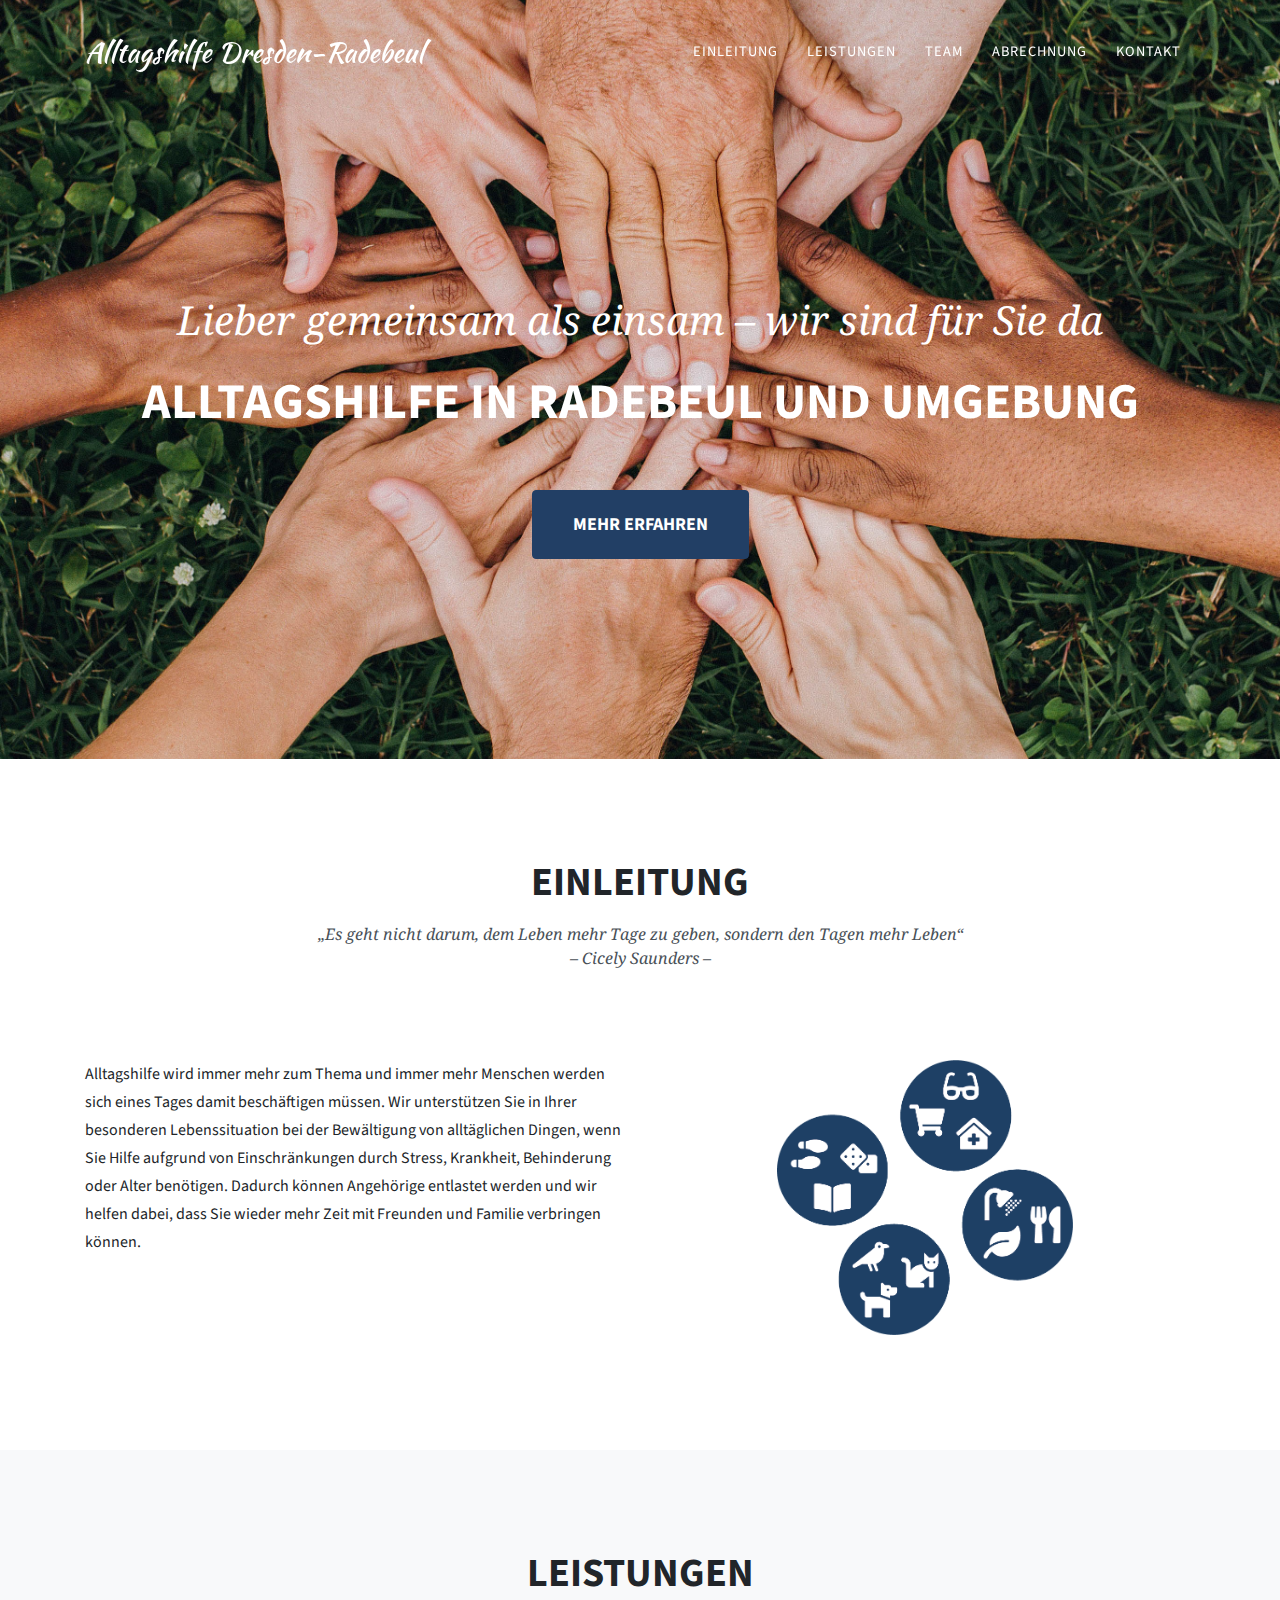
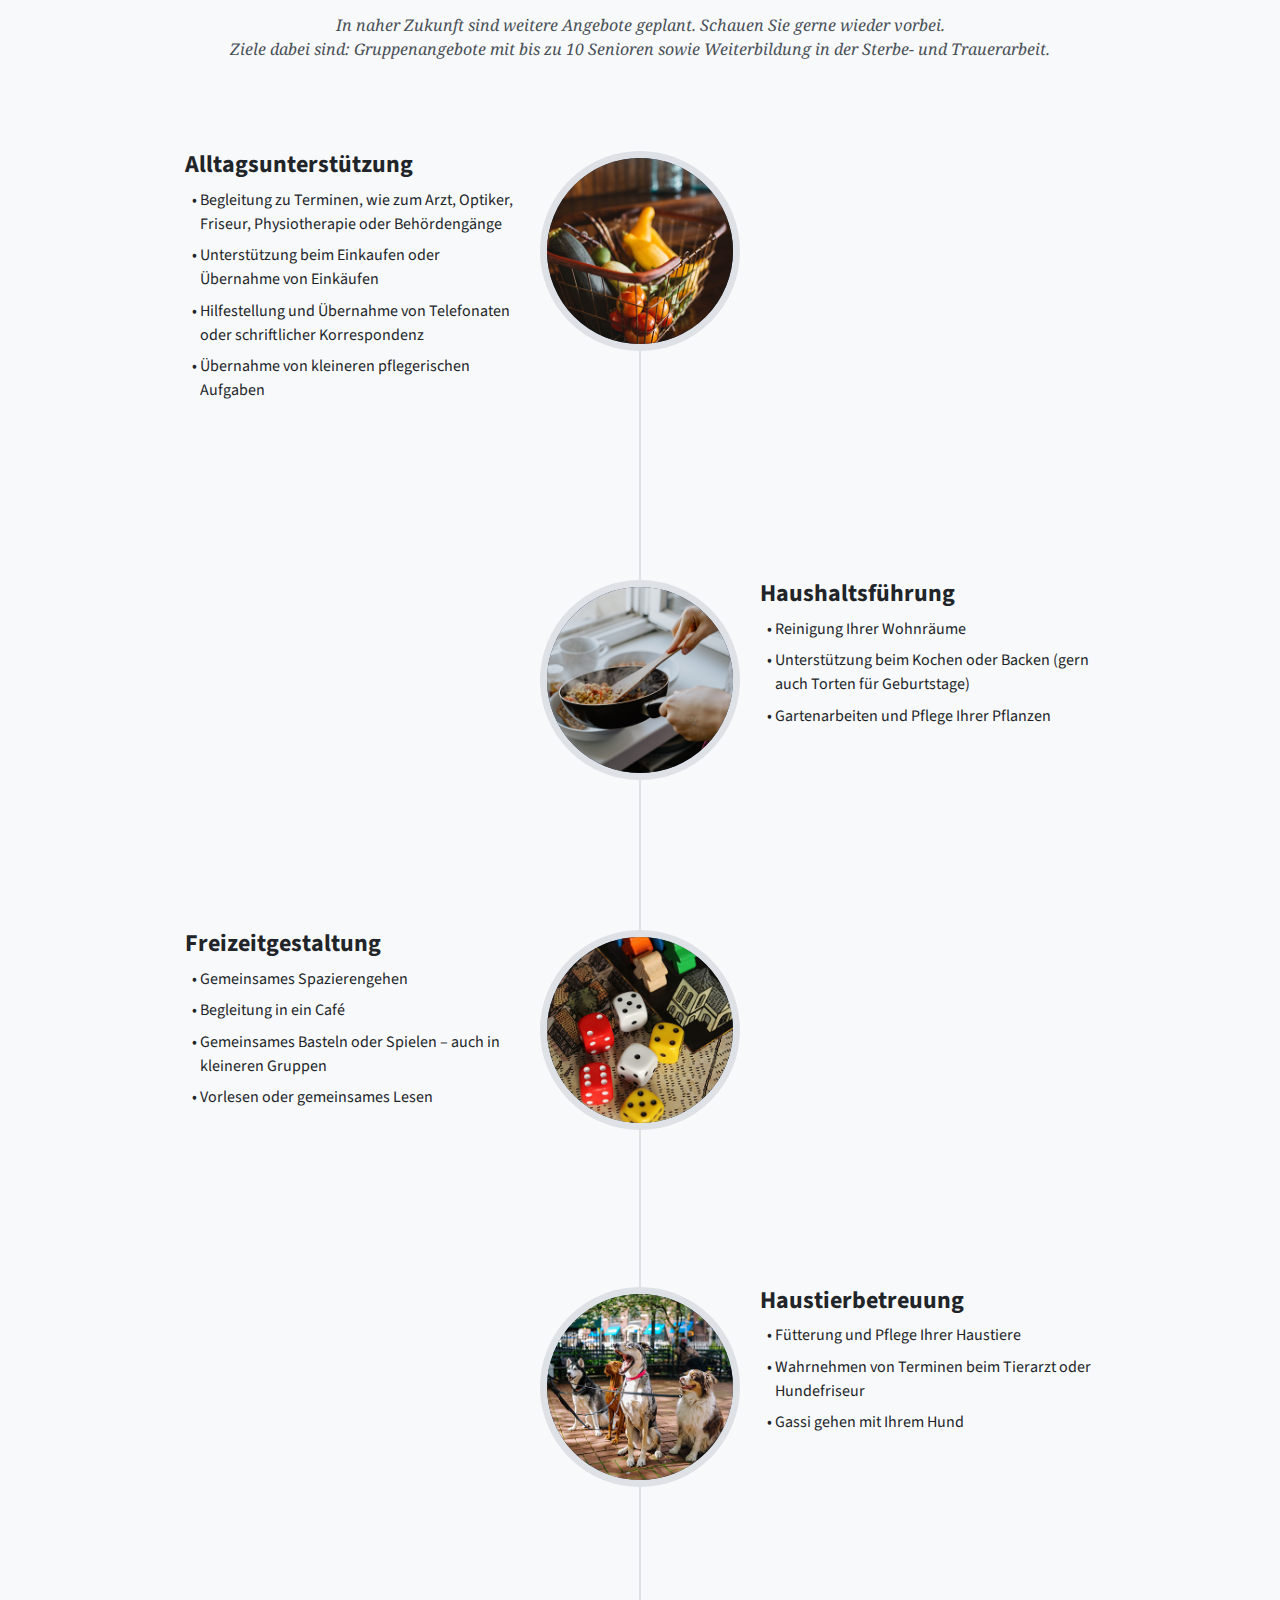
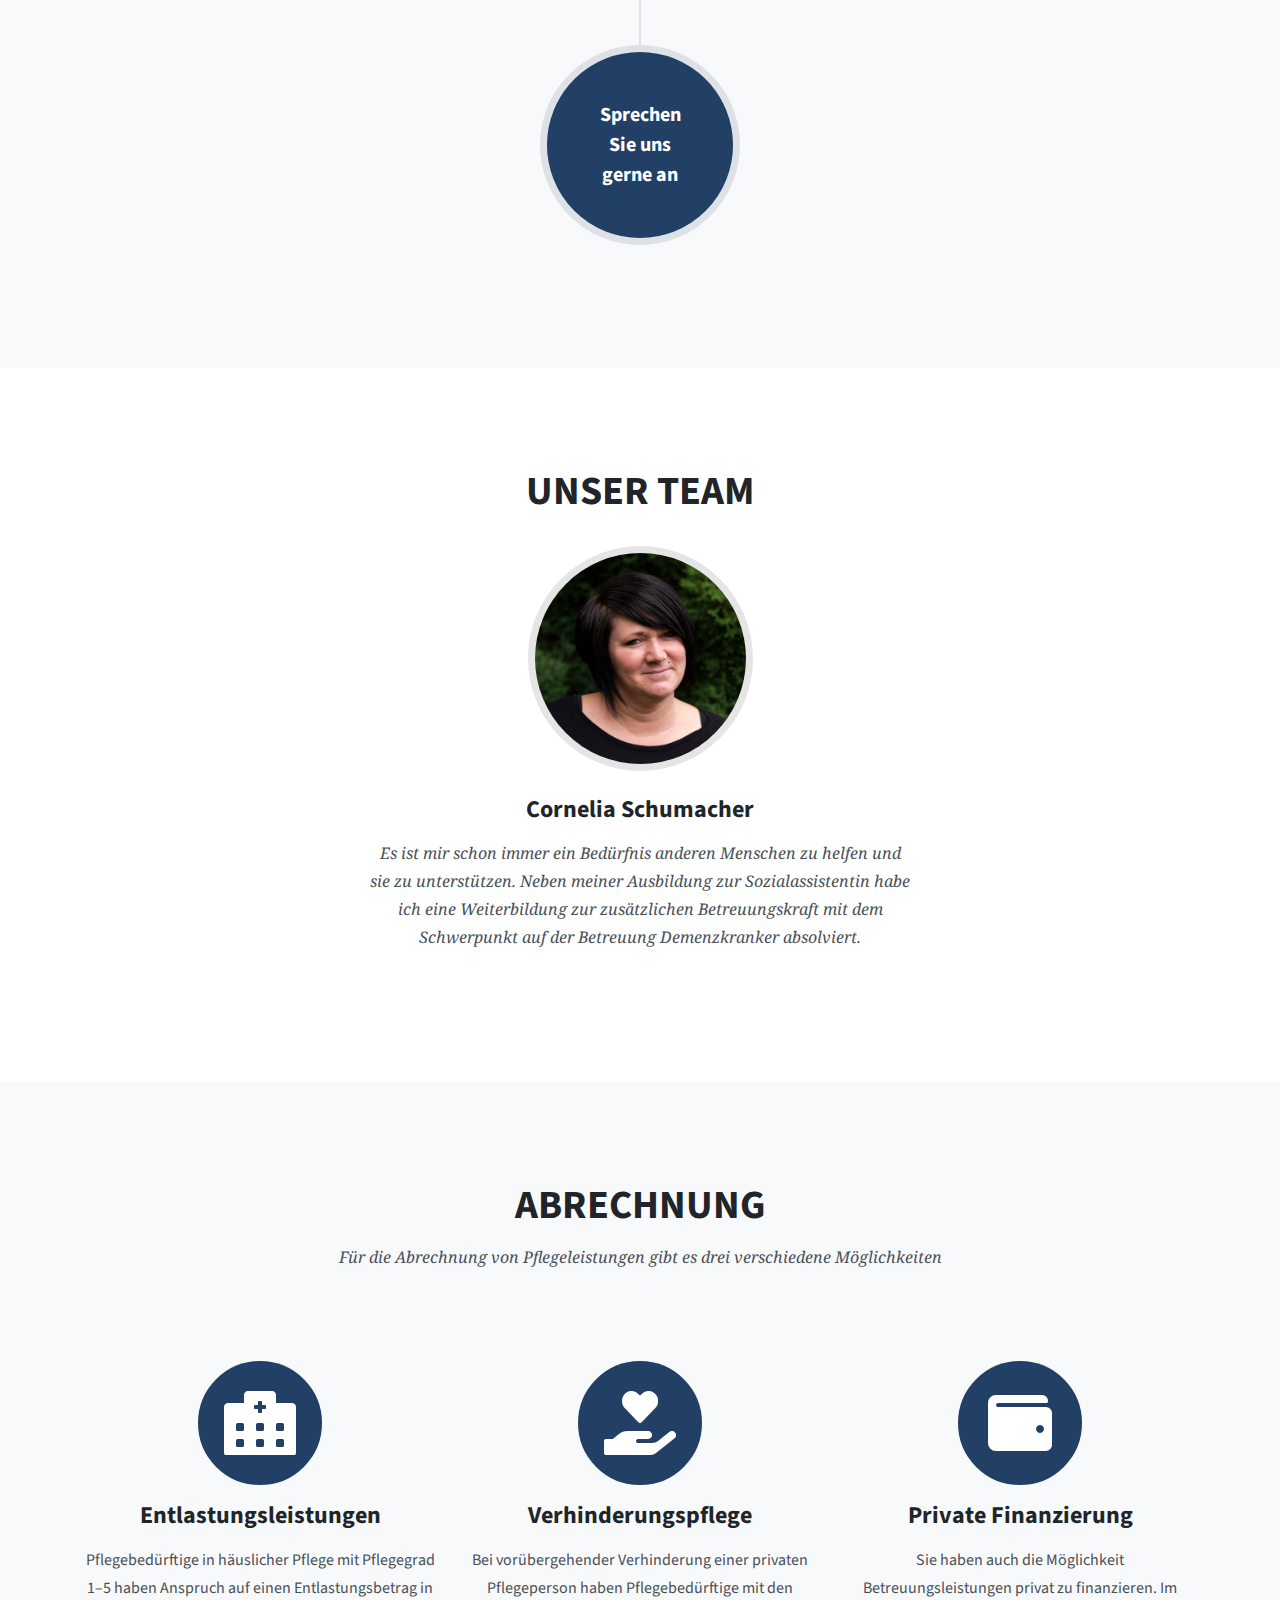
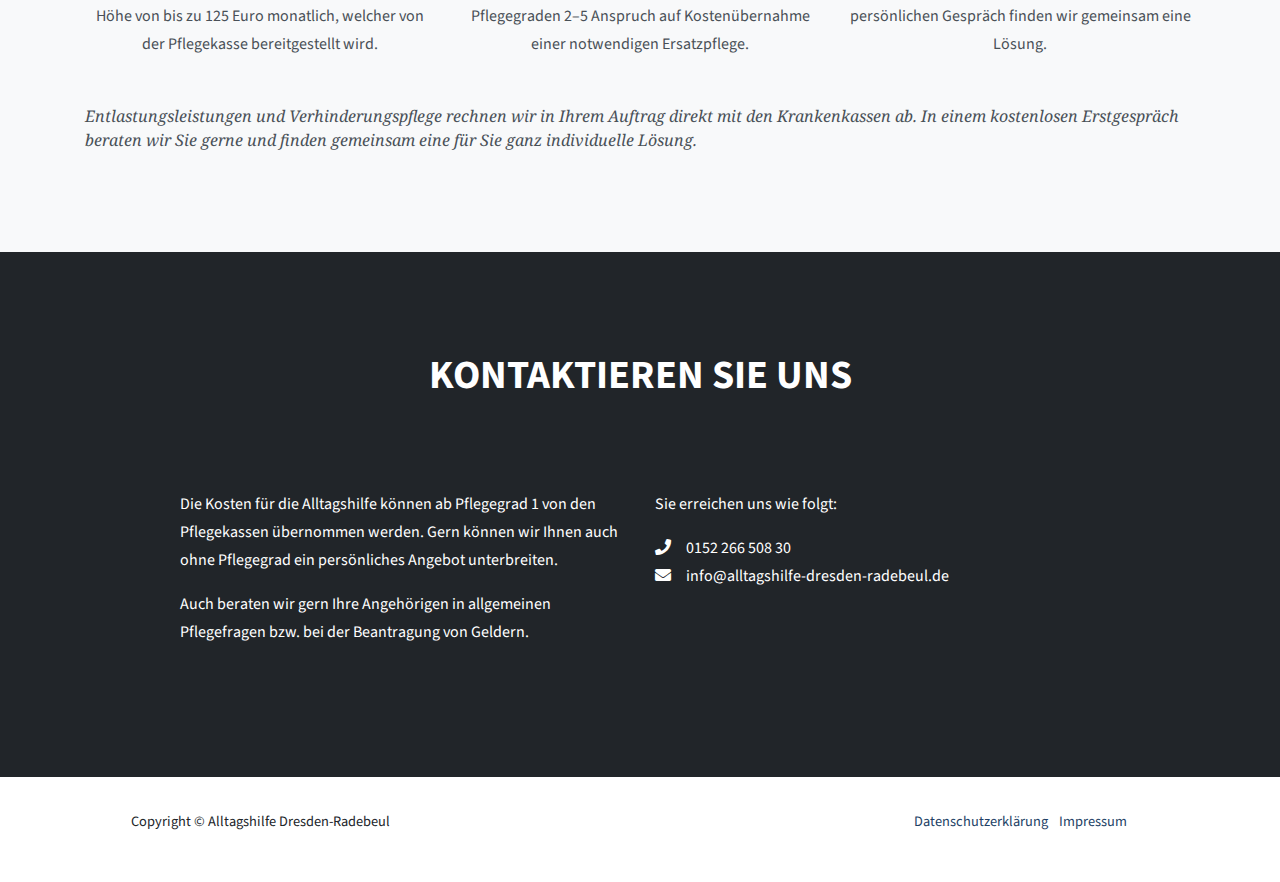
==== index.html @ 8d51ea02 "wip" ====
<!DOCTYPE html>
<html lang="en">

<head>

  <meta charset="utf-8">
  <meta name="viewport" content="width=device-width, initial-scale=1, shrink-to-fit=no">
  <meta name="description" content="">
  <meta name="author" content="">

  <title>Alltagshilfe Dresden-Radebeul</title>

  <!-- Bootstrap core CSS -->
  <link href="vendor/bootstrap/css/bootstrap.min.css" rel="stylesheet">

  <!-- Custom fonts for this template -->
  <link href="vendor/fontawesome-free/css/all.min.css" rel="stylesheet" type="text/css">
  <link href="https://fonts.googleapis.com/css?family=Montserrat:400,700" rel="stylesheet" type="text/css">
  <link href='https://fonts.googleapis.com/css?family=Kaushan+Script' rel='stylesheet' type='text/css'>
  <link href='https://fonts.googleapis.com/css?family=Droid+Serif:400,700,400italic,700italic' rel='stylesheet' type='text/css'>
  <link href='https://fonts.googleapis.com/css?family=Roboto+Slab:400,100,300,700' rel='stylesheet' type='text/css'>
  <link href='https://fonts.googleapis.com/css?family=Source+Sans+Pro:400,100,300,700' rel='stylesheet' type='text/css'>


  <!-- Custom styles for this template -->
  <link href="css/agency.min.css" rel="stylesheet">

</head>

<body id="page-top">

  <!-- Navigation -->
  <nav class="navbar navbar-expand-lg navbar-dark fixed-top" id="mainNav">
    <div class="container">
      <a class="navbar-brand js-scroll-trigger" href="#page-top">Alltagshilfe Dresden-Radebeul </a>
      <button class="navbar-toggler navbar-toggler-right" type="button" data-toggle="collapse" data-target="#navbarResponsive" aria-controls="navbarResponsive" aria-expanded="false" aria-label="Toggle navigation">
        Menu
        <i class="fas fa-bars"></i>
      </button>
      <div class="collapse navbar-collapse" id="navbarResponsive">
        <ul class="navbar-nav text-uppercase ml-auto">
          <li class="nav-item">
            <a class="nav-link js-scroll-trigger" href="#einleitung">Einleitung</a>
          </li>
          <li class="nav-item">
            <a class="nav-link js-scroll-trigger" href="#leistungen">Leistungen</a>
          </li>
          <li class="nav-item">
            <a class="nav-link js-scroll-trigger" href="#team">Team</a>
          </li>
          <li class="nav-item">
            <a class="nav-link js-scroll-trigger" href="#abrechnung">Abrechnung</a>
          </li>
          <li class="nav-item">
            <a class="nav-link js-scroll-trigger" href="#contact">Kontakt</a>
          </li>
        </ul>
      </div>
    </div>
  </nav>

  <!-- Header -->
  <header class="masthead">
    <div class="container">
      <div class="intro-text">
        <div class="intro-lead-in">Lieber gemeinsam als einsam – wir sind für Sie da</div>
        <div class="intro-heading text-uppercase">Alltagshilfe in Radebeul und Umgebung</div>
        <a class="btn btn-primary btn-xl text-uppercase js-scroll-trigger" href="#einleitung">Mehr erfahren</a>
      </div>
    </div>
  </header>

  <!-- einleitung -->
  <section class="page-section" id="einleitung">
    <div class="container">
      <div class="row">
        <div class="col-lg-12 text-center">
          <h2 class="section-heading text-uppercase">Einleitung</h2>
          <h3 class="section-subheading text-muted">„Es geht nicht darum, dem Leben mehr Tage zu geben, sondern den Tagen mehr Leben“ </br>– Cicely Saunders –</h3>
        </div>
      </div>
      <div class="row text-center justify-content-center">
        <div class="col-md-6 col-lg-6 text-left">
          <p>Alltagshilfe wird immer mehr zum Thema und immer mehr Menschen werden sich eines 
            Tages damit beschäftigen müssen. 

            Wir unterstützen Sie in Ihrer besonderen 
            Lebenssituation bei der Bewältigung von 
            alltäglichen Dingen, wenn Sie Hilfe aufgrund von Einschränkungen durch Stress, Krankheit, 
            Behinderung oder Alter benötigen.

            Dadurch können Angehörige entlastet werden und wir helfen dabei, dass Sie wieder mehr Zeit mit Freunden und Familie verbringen können.
            </p>
        </div>
        <div class="col-md-6 col-lg-6 text-center">
          <img class="welcome-image img-fluid" src="img/welcome/icons.png" alt="">
        </div>
      </div>
    </div>
  </section>

  <!-- About -->
  <section class="bg-light  page-section" id="leistungen">
    <div class="container">
      <div class="row">
        <div class="col-lg-12 text-center">
          <h2 class="section-heading text-uppercase">Leistungen</h2>
          <h3 class="section-subheading text-muted">In naher Zukunft sind weitere Angebote geplant. Schauen Sie gerne wieder vorbei.</br>
Ziele dabei sind: Gruppenangebote mit bis zu 10 Senioren sowie Weiterbildung in der Sterbe- und Trauerarbeit.</h3>
        </div>
      </div>
      <div class="row">
        <div class="col-lg-12">
          <ul class="timeline">
            <li>
              <div class="timeline-image">
                <img class="rounded-circle img-fluid" src="img/about/1.jpg" alt="">
              </div>
              <div class="timeline-panel">
                <div class="timeline-heading">
                  <h4 class="subheading">Alltagsunterstützung</h4>
                </div>
                <div class="timeline-body">
                  <p class="text-muted">
                    <ul class="service-list">
                      <li>Begleitung zu Terminen, wie zum Arzt, Optiker, Friseur, Physiotherapie oder Behördengänge</li>
                      <li>Unterstützung beim Einkaufen oder Übernahme von Einkäufen</li>
                      <li>Hilfestellung und Übernahme von Telefonaten oder schriftlicher Korrespondenz</li>
                      <li>Übernahme von kleineren pflegerischen Aufgaben</li>
                    </ul>
                  </p>
                </div>
              </div>
            </li>
            <li class="timeline-inverted">
              <div class="timeline-image">
                <img class="rounded-circle img-fluid" src="img/about/2.jpg" alt="">
              </div>
              <div class="timeline-panel">
                <div class="timeline-heading">
                  <h4 class="subheading">Haushaltsführung</h4>
                </div>
                <div class="timeline-body">
                  <p class="text-muted">
                    <ul class="service-list">
                      <li>Reinigung Ihrer Wohnräume</li>
                      <li>Unterstützung beim Kochen oder Backen (gern auch Torten für Geburtstage)</li>
                      <li>Gartenarbeiten und Pflege Ihrer Pflanzen</li>
                    </ul>
                  </p>
                </div>
              </div>
            </li>
            <li>
              <div class="timeline-image">
                <img class="rounded-circle img-fluid" src="img/about/3.jpg" alt="">
              </div>
              <div class="timeline-panel">
                <div class="timeline-heading">
                  <h4 class="subheading">Freizeitgestaltung</h4>
                </div>
                <div class="timeline-body">
                  <p class="text-muted">
                    <ul class="service-list">
                      <li>Gemeinsames Spazierengehen</li>
                      <li>Begleitung in ein Café</li>
                      <li>Gemeinsames Basteln oder Spielen – auch in kleineren Gruppen</li>
                      <li>Vorlesen oder gemeinsames Lesen</li>
                    </ul>
                  </p>
                </div>
              </div>
            </li>
            <li class="timeline-inverted">
              <div class="timeline-image">
                <img class="rounded-circle img-fluid" src="img/about/4.jpg" alt="">
              </div>
              <div class="timeline-panel">
                <div class="timeline-heading">
                  <h4 class="subheading">Haustierbetreuung</h4>
                </div>
                <div class="timeline-body">
                  <p class="text-muted">
                    <ul class="service-list">
                      <li>Fütterung und Pflege Ihrer Haustiere</li>
                      <li>Wahrnehmen von Terminen beim Tierarzt oder Hundefriseur</li>
                      <li>Gassi gehen mit Ihrem Hund</li>
                    </ul>
                  </p>
                </div>
              </div>
            </li>
            <li class="timeline-inverted">
              <a class="nav-link js-scroll-trigger" href="#contact"><div class="timeline-image">
                <h4>Sprechen
                  <br>Sie uns
                  <br>gerne an</h4>
              </div></a>
            </li>
          </ul>
        </div>
        <div class="row">
        <div class="col-lg-12 text-muted"></div>
      </div>
      </div>
    </div>
  </section>

  <!-- Team -->
  <section class="page-section" id="team">
    <div class="container">
      <div class="row">
        <div class="col-lg-12 text-center">
          <h2 class="section-heading text-uppercase">Unser Team</h2>
          <!--<h3 class="section-subheading text-muted">Lorem ipsum dolor sit amet consectetur.</h3>-->
        </div>
      </div>
      <div class="row justify-content-center">
        <div class="col-sm-6">
          <div class="team-member">
            <img class="mx-auto rounded-circle" src="img/team/1.jpg" alt="">
            <h4>Cornelia Schumacher</h4>
            <p class="text-muted">Es ist mir schon immer ein Bedürfnis anderen Menschen zu helfen und sie zu unterstützen. Neben meiner Ausbildung zur Sozialassistentin habe ich eine Weiterbildung zur zusätzlichen Betreuungskraft mit dem Schwerpunkt auf der Betreuung Demenzkranker absolviert.</p>
          </div>
        </div>
      </div>
    </div>
  </section>

    <!-- Abrechnung -->
  <section class="bg-light page-section" id="abrechnung">
    <div class="container">
      <div class="row">
        <div class="col-lg-12 text-center">
          <h2 class="section-heading text-uppercase">Abrechnung</h2>
          <h3 class="section-subheading text-muted">Für die Abrechnung von Pflegeleistungen gibt es drei verschiedene Möglichkeiten</h3>
        </div>
      </div>
      <div class="row text-center">
        <div class="col-md-6 col-lg-4">
          <span class="fa-stack fa-4x">
            <i class="fas fa-circle fa-stack-2x text-primary"></i>
            <i class="fas fa-hospital-alt fa-stack-1x fa-inverse"></i>
          </span>
          <h4 class="service-heading">Entlastungsleistungen</h4>
          <p class="text-muted">
            Pflegebedürftige in häuslicher Pflege mit Pflegegrad 1–5 haben Anspruch auf einen Entlastungsbetrag in Höhe von bis zu 125 Euro monatlich, welcher von der Pflegekasse bereitgestellt wird.
          </p>
        </div>
        <div class="col-md-6 col-lg-4">
          <span class="fa-stack fa-4x">
            <i class="fas fa-circle fa-stack-2x text-primary"></i>
            <i class="fas fa-hand-holding-heart fa-stack-1x fa-inverse"></i>
          </span>
          <h4 class="service-heading">Verhinderungspflege</h4>
          <p class="text-muted">
            Bei vorübergehender Verhinderung einer privaten Pflegeperson haben Pflegebedürftige mit den Pflegegraden 2–5 Anspruch auf Kostenübernahme einer notwendigen Ersatzpflege.
          </p>
        </div>
        <div class="col-md-6 col-lg-4">
          <span class="fa-stack fa-4x">
            <i class="fas fa-circle fa-stack-2x text-primary"></i>
            <i class="fas fa-wallet fa-stack-1x fa-inverse"></i>
          </span>
          <h4 class="service-heading">Private Finanzierung</h4>
          <p class="text-muted">
            Sie haben auch die Möglichkeit Betreuungsleistungen privat zu finanzieren. Im persönlichen Gespräch finden wir gemeinsam eine Lösung.
          </p>
        </div>
      </div>
      <div class="row">
        <h3 class="col-lg-12 section-subheading description text-muted">Entlastungsleistungen und Verhinderungspflege rechnen wir in Ihrem Auftrag direkt mit den Krankenkassen ab. In einem kostenlosen Erstgespräch beraten wir Sie gerne und finden gemeinsam eine für Sie ganz individuelle Lösung.  
        </h3>
      </div>
    </div>
  </section>

  <!-- Contact -->
  <section class="page-section" id="contact">
    <div class="container">
      <div class="row justify-content-md-center">
        <div class="col-lg-8 text-center">
          <h2 class="section-heading text-uppercase">Kontaktieren Sie uns</h2>
          <h3 class="section-subheading text-muted"></h3>
        </div>
      </div>
      <div class="row justify-content-md-center">
        <div class="col-lg-5">
          <p>
            Die Kosten für die Alltagshilfe können ab Pflegegrad 1 von den Pflegekassen übernommen werden. Gern können wir Ihnen auch ohne Pflegegrad ein persönliches Angebot unterbreiten.
          </p>
          <p>
            Auch beraten wir gern Ihre Angehörigen in allgemeinen Pflegefragen bzw. bei der Beantragung von Geldern.
          </p>
        </div>
        <div class="col-lg-5">
          <p>
            Sie erreichen uns wie folgt:
          </p>
          <p>
            <span class="fas fa-phone"></span><a href="tel:0152 266 508 30">0152 266 508 30</a></br>
            <span class="fas fa-envelope"></span><a href="mailto:info@alltagshilfe-dresden-radebeul.de?subject=Anfrage%20über%20die%20Webseite">info@alltagshilfe-dresden-radebeul.de</a>
          </p>
        </div>
      </div>
    </div>
  </section>

  <!-- Footer -->
  <footer class="footer">
    <div class="container">
      <div class="row align-items-center">
        <div class="col-md-4">
          <span class="copyright">Copyright &copy; Alltagshilfe Dresden-Radebeul</span>
        </div>
        
        <div class="col-md-4 offset-md-4">
          <ul class="list-inline quicklinks">
            <li class="list-inline-item">
              <a href="/datenschutz">Datenschutzerklärung</a>
            </li>
            <li class="list-inline-item">
              <a href="/impressum">Impressum</a>
            </li>
          </ul>
        </div>
      </div>
    </div>
  </footer>

  <!-- Bootstrap core JavaScript -->
  <script src="vendor/jquery/jquery.min.js"></script>
  <script src="vendor/bootstrap/js/bootstrap.bundle.min.js"></script>

  <!-- Plugin JavaScript -->
  <script src="vendor/jquery-easing/jquery.easing.min.js"></script>

  <!-- Contact form JavaScript -->
  <script src="js/jqBootstrapValidation.js"></script>
  <script src="js/contact_me.js"></script>

  <!-- Custom scripts for this template -->
  <script src="js/agency.min.js"></script>

</body>

</html>
---- css/agency.min.css ----
@charset "UTF-8";/*!
 * Start Bootstrap - Agency v5.2.2 (https://startbootstrap.com/template-overviews/agency)
 * Copyright 2013-2020 Start Bootstrap
 * Licensed under MIT (https://github.com/BlackrockDigital/startbootstrap-agency/blob/master/LICENSE)
 */body{overflow-x:hidden;font-family:'Source Sans Pro',-apple-system,BlinkMacSystemFont,'Segoe UI',Roboto,'Helvetica Neue',Arial,sans-serif,'Apple Color Emoji','Segoe UI Emoji','Segoe UI Symbol','Noto Color Emoji'}p{line-height:1.75}a{color:#223f65}a:hover{color:#15273f}.text-primary{color:#223f65!important}.text-muted{color:#495057!important}h1,h2,h3,h4,h5,h6{font-weight:700;font-family:'Source Sans Pro',-apple-system,BlinkMacSystemFont,'Segoe UI',Roboto,'Helvetica Neue',Arial,sans-serif,'Apple Color Emoji','Segoe UI Emoji','Segoe UI Symbol','Noto Color Emoji'}.page-section{padding:100px 0}.page-section h2.section-heading{font-size:40px;margin-top:0;margin-bottom:15px}.page-section h3.section-subheading{font-size:16px;font-weight:400;font-style:italic;margin-bottom:75px;text-transform:none;line-height:1.5;font-family:'Droid Serif',-apple-system,BlinkMacSystemFont,'Segoe UI',Roboto,'Helvetica Neue',Arial,sans-serif,'Apple Color Emoji','Segoe UI Emoji','Segoe UI Symbol','Noto Color Emoji'}@media (min-width:768px){section{padding:150px 0}}::-moz-selection{background:#223f65;text-shadow:none}::selection{background:#223f65;text-shadow:none}img::-moz-selection{background:0 0}img::selection{background:0 0}img::-moz-selection{background:0 0}[class*=col-]{margin-bottom:15px}.btn{font-family:'Source Sans Pro',-apple-system,BlinkMacSystemFont,'Segoe UI',Roboto,'Helvetica Neue',Arial,sans-serif,'Apple Color Emoji','Segoe UI Emoji','Segoe UI Symbol','Noto Color Emoji';font-weight:700}.btn-xl{font-size:18px;padding:20px 40px}.btn-primary{background-color:#223f65;border-color:#223f65}.btn-primary:active,.btn-primary:focus,.btn-primary:hover{background-color:#182d48!important;border-color:#182d48!important;color:#fff}.btn-primary:active,.btn-primary:focus{box-shadow:0 0 0 .2rem rgba(254,209,55,.5)!important}#mainNav{background-color:#343a40}#mainNav .navbar-toggler{font-size:12px;right:0;padding:13px;text-transform:uppercase;color:#fff;border:0;background-color:#223f65;font-family:'Source Sans Pro',-apple-system,BlinkMacSystemFont,'Segoe UI',Roboto,'Helvetica Neue',Arial,sans-serif,'Apple Color Emoji','Segoe UI Emoji','Segoe UI Symbol','Noto Color Emoji'}#mainNav .navbar-brand{color:#fff;font-family:'Kaushan Script',-apple-system,BlinkMacSystemFont,'Segoe UI',Roboto,'Helvetica Neue',Arial,sans-serif,'Apple Color Emoji','Segoe UI Emoji','Segoe UI Symbol','Noto Color Emoji'}#mainNav .navbar-brand.active,#mainNav .navbar-brand:active,#mainNav .navbar-brand:focus,#mainNav .navbar-brand:hover{color:#5989c7}#mainNav .navbar-nav .nav-item .nav-link{font-size:90%;font-weight:400;padding:.75em 0;letter-spacing:1px;color:#fff;font-family:'Source Sans Pro',-apple-system,BlinkMacSystemFont,'Segoe UI',Roboto,'Helvetica Neue',Arial,sans-serif,'Apple Color Emoji','Segoe UI Emoji','Segoe UI Symbol','Noto Color Emoji'}#mainNav .navbar-nav .nav-item .nav-link.active,#mainNav .navbar-nav .nav-item .nav-link:hover{color:#5989c7}@media (min-width:992px){#mainNav{padding-top:25px;padding-bottom:25px;transition:padding-top .3s,padding-bottom .3s;border:none;background-color:transparent}#mainNav .navbar-brand{font-size:1.75em;transition:all .3s}#mainNav .navbar-nav .nav-item .nav-link{padding:1.1em 1em!important}#mainNav.navbar-shrink{padding-top:0;padding-bottom:0;background-color:#15273f}#mainNav.navbar-shrink .navbar-brand{font-size:1.25em;padding:12px 0}}header.masthead{text-align:center;color:#fff;background-image:url(../img/header-bg-dark.jpg);background-repeat:no-repeat;background-attachment:scroll;background-position:center center;background-size:cover}header.masthead .intro-text{padding-top:150px;padding-bottom:100px}header.masthead .intro-text .intro-lead-in{font-size:22px;font-style:italic;line-height:22px;margin-bottom:25px;font-family:'Droid Serif',-apple-system,BlinkMacSystemFont,'Segoe UI',Roboto,'Helvetica Neue',Arial,sans-serif,'Apple Color Emoji','Segoe UI Emoji','Segoe UI Symbol','Noto Color Emoji'}header.masthead .intro-text .intro-heading{font-size:50px;font-weight:700;line-height:50px;margin-bottom:25px;font-family:'Source Sans Pro',-apple-system,BlinkMacSystemFont,'Segoe UI',Roboto,'Helvetica Neue',Arial,sans-serif,'Apple Color Emoji','Segoe UI Emoji','Segoe UI Symbol','Noto Color Emoji'}@media (min-width:768px){header.masthead .intro-text{padding-top:300px;padding-bottom:200px}header.masthead .intro-text .intro-lead-in{font-size:40px;font-style:italic;line-height:40px;margin-bottom:25px;font-family:'Droid Serif',-apple-system,BlinkMacSystemFont,'Segoe UI',Roboto,'Helvetica Neue',Arial,sans-serif,'Apple Color Emoji','Segoe UI Emoji','Segoe UI Symbol','Noto Color Emoji'}header.masthead .intro-text .intro-heading{font-size:50px;font-weight:700;line-height:75px;margin-bottom:50px;font-family:'Source Sans Pro',-apple-system,BlinkMacSystemFont,'Segoe UI',Roboto,'Helvetica Neue',Arial,sans-serif,'Apple Color Emoji','Segoe UI Emoji','Segoe UI Symbol','Noto Color Emoji'}}.welcome-image{height:275px}.service-heading{margin:15px 0;text-transform:none}.service-image{width:160px;height:160px}.service-list{padding-left:0;list-style:'• ';padding-left:15px}.service-list>li{margin-bottom:7.5px;text-align:left}#portfolio .portfolio-item{right:0;margin:0 0 15px}#portfolio .portfolio-item .portfolio-link{position:relative;display:block;max-width:400px;margin:0 auto;cursor:pointer}#portfolio .portfolio-item .portfolio-link .portfolio-hover{position:absolute;width:100%;height:100%;transition:all ease .5s;opacity:0;background:rgba(34,63,101,.9)}#portfolio .portfolio-item .portfolio-link .portfolio-hover:hover{opacity:1}#portfolio .portfolio-item .portfolio-link .portfolio-hover .portfolio-hover-content{font-size:20px;position:absolute;top:50%;width:100%;height:20px;margin-top:-12px;text-align:center;color:#fff}#portfolio .portfolio-item .portfolio-link .portfolio-hover .portfolio-hover-content i{margin-top:-12px}#portfolio .portfolio-item .portfolio-link .portfolio-hover .portfolio-hover-content h3,#portfolio .portfolio-item .portfolio-link .portfolio-hover .portfolio-hover-content h4{margin:0}#portfolio .portfolio-item .portfolio-caption{max-width:400px;margin:0 auto;padding:25px;text-align:center;background-color:#fff}#portfolio .portfolio-item .portfolio-caption h4{margin:0;text-transform:none}#portfolio .portfolio-item .portfolio-caption p{font-size:16px;font-style:italic;margin:0;font-family:'Droid Serif',-apple-system,BlinkMacSystemFont,'Segoe UI',Roboto,'Helvetica Neue',Arial,sans-serif,'Apple Color Emoji','Segoe UI Emoji','Segoe UI Symbol','Noto Color Emoji'}#portfolio *{z-index:2}@media (min-width:767px){#portfolio .portfolio-item{margin:0 0 30px}}.portfolio-modal .modal-dialog{margin:1rem;max-width:100vw}.portfolio-modal .modal-content{padding:100px 0;text-align:center}.portfolio-modal .modal-content h2{font-size:3em;margin-bottom:15px}.portfolio-modal .modal-content p{margin-bottom:30px}.portfolio-modal .modal-content p.item-intro{font-size:16px;font-style:italic;margin:20px 0 30px;font-family:'Droid Serif',-apple-system,BlinkMacSystemFont,'Segoe UI',Roboto,'Helvetica Neue',Arial,sans-serif,'Apple Color Emoji','Segoe UI Emoji','Segoe UI Symbol','Noto Color Emoji'}.portfolio-modal .modal-content ul.list-inline{margin-top:0;margin-bottom:30px}.portfolio-modal .modal-content img{margin-bottom:30px}.portfolio-modal .modal-content button{cursor:pointer}.portfolio-modal .close-modal{position:absolute;top:25px;right:25px;width:75px;height:75px;cursor:pointer;background-color:transparent}.portfolio-modal .close-modal:hover{opacity:.3}.portfolio-modal .close-modal .lr{z-index:1051;width:1px;height:75px;margin-left:35px;transform:rotate(45deg);background-color:#212529}.portfolio-modal .close-modal .lr .rl{z-index:1052;width:1px;height:75px;transform:rotate(90deg);background-color:#212529}.timeline{position:relative;padding:0;list-style:none}.timeline:before{position:absolute;top:0;bottom:0;left:40px;width:2px;margin-left:-1.5px;content:'';background-color:#dee2e6}.timeline>li{position:relative;min-height:100px;margin-bottom:100px}.timeline>li:after,.timeline>li:before{display:table;content:' '}.timeline>li:after{clear:both}.timeline>li .timeline-panel{position:relative;float:right;width:100%;padding:0 20px 0 100px;text-align:left}.timeline>li .timeline-panel:before{right:auto;left:-15px;border-right-width:15px;border-left-width:0}.timeline>li .timeline-panel:after{right:auto;left:-14px;border-right-width:14px;border-left-width:0}.timeline>li .timeline-image{position:absolute;z-index:100;left:0;width:100px;height:100px;margin-left:-10px;text-align:center;color:#fff;border:7px solid #dee2e6;border-radius:100%;background-color:#223f65}.timeline>li .timeline-image h4{font-size:12px;line-height:16px;margin-top:17px}.timeline>li.timeline-inverted>.timeline-panel{float:right;padding:0 20px 0 100px;text-align:left}.timeline>li.timeline-inverted>.timeline-panel:before{right:auto;left:-15px;border-right-width:15px;border-left-width:0}.timeline>li.timeline-inverted>.timeline-panel:after{right:auto;left:-14px;border-right-width:14px;border-left-width:0}.timeline>li:last-child{margin-bottom:0}.timeline .timeline-heading h4{margin-top:0;color:inherit}.timeline .timeline-heading h4.subheading{text-transform:none}.timeline .timeline-body>p,.timeline .timeline-body>ul{margin-bottom:0}@media (min-width:768px){.timeline:before{left:50%}.timeline>li{min-height:150px;margin-bottom:150px}.timeline>li .timeline-panel{float:left;width:41%;padding:0 20px 20px 30px}.timeline>li .timeline-image{left:50%;width:150px;height:150px;margin-left:-75px}.timeline>li .timeline-image h4{font-size:18px;line-height:22px;margin-top:34px}.timeline>li.timeline-inverted>.timeline-panel{float:right;padding:0 30px 20px 20px;text-align:left}}@media (min-width:992px){.timeline>li{min-height:170px}.timeline>li .timeline-panel{padding:0 20px 20px}.timeline>li .timeline-image{width:170px;height:170px;margin-left:-85px}.timeline>li .timeline-image h4{font-size:18px;line-height:26px;margin-top:40px}.timeline>li.timeline-inverted>.timeline-panel{padding:0 20px 20px}}@media (min-width:1200px){.timeline>li{min-height:200px}.timeline>li .timeline-panel{padding:0 20px 20px 100px}.timeline>li .timeline-image{width:200px;height:200px;margin-left:-100px}.timeline>li .timeline-image h4{font-size:20px;line-height:30px;margin-top:48px}.timeline>li.timeline-inverted>.timeline-panel{padding:0 100px 20px 20px}}.team-member{text-align:center}.team-member img{width:225px;height:225px;border:7px solid rgba(0,0,0,.1)}.team-member h4{margin-top:25px;margin-bottom:0;text-transform:none}.team-member p{margin-top:15px;font-style:italic;font-family:'Droid Serif',-apple-system,BlinkMacSystemFont,'Segoe UI',Roboto,'Helvetica Neue',Arial,sans-serif,'Apple Color Emoji','Segoe UI Emoji','Segoe UI Symbol','Noto Color Emoji'}section#contact{background-color:#212529;color:#fff}section#contact .section-heading{color:#fff}section#contact .form-group{margin-bottom:25px}section#contact .form-group input,section#contact .form-group textarea{padding:20px}section#contact .form-group input.form-control{height:auto}section#contact .form-group textarea.form-control{height:248px}section#contact .form-control:focus{border-color:#223f65;box-shadow:none}section#contact ::-webkit-input-placeholder{font-weight:700;color:#ced4da;font-family:'Source Sans Pro',-apple-system,BlinkMacSystemFont,'Segoe UI',Roboto,'Helvetica Neue',Arial,sans-serif,'Apple Color Emoji','Segoe UI Emoji','Segoe UI Symbol','Noto Color Emoji'}section#contact :-moz-placeholder{font-weight:700;color:#ced4da;font-family:'Source Sans Pro',-apple-system,BlinkMacSystemFont,'Segoe UI',Roboto,'Helvetica Neue',Arial,sans-serif,'Apple Color Emoji','Segoe UI Emoji','Segoe UI Symbol','Noto Color Emoji'}section#contact ::-moz-placeholder{font-weight:700;color:#ced4da;font-family:'Source Sans Pro',-apple-system,BlinkMacSystemFont,'Segoe UI',Roboto,'Helvetica Neue',Arial,sans-serif,'Apple Color Emoji','Segoe UI Emoji','Segoe UI Symbol','Noto Color Emoji'}section#contact :-ms-input-placeholder{font-weight:700;color:#ced4da;font-family:'Source Sans Pro',-apple-system,BlinkMacSystemFont,'Segoe UI',Roboto,'Helvetica Neue',Arial,sans-serif,'Apple Color Emoji','Segoe UI Emoji','Segoe UI Symbol','Noto Color Emoji'}section#contact span{margin-right:15px}section#contact a{color:#fff}.footer{padding:25px 0;text-align:center}.footer span.copyright{font-size:90%;line-height:40px;text-transform:none;font-family:'Source Sans Pro',-apple-system,BlinkMacSystemFont,'Segoe UI',Roboto,'Helvetica Neue',Arial,sans-serif,'Apple Color Emoji','Segoe UI Emoji','Segoe UI Symbol','Noto Color Emoji'}.footer ul.quicklinks{font-size:90%;line-height:40px;margin-bottom:0;text-transform:none;font-family:'Source Sans Pro',-apple-system,BlinkMacSystemFont,'Segoe UI',Roboto,'Helvetica Neue',Arial,sans-serif,'Apple Color Emoji','Segoe UI Emoji','Segoe UI Symbol','Noto Color Emoji'}ul.social-buttons{margin-bottom:0}ul.social-buttons li a{font-size:20px;line-height:50px;display:block;width:50px;height:50px;transition:all .3s;color:#fff;border-radius:100%;outline:0;background-color:#212529}ul.social-buttons li a:active,ul.social-buttons li a:focus,ul.social-buttons li a:hover{background-color:#223f65}#abrechnung .description{margin-top:15px;margin-bottom:0}.impressum #mainNav{background-color:#223f65}.impressum .page-section .container{padding-top:30px}
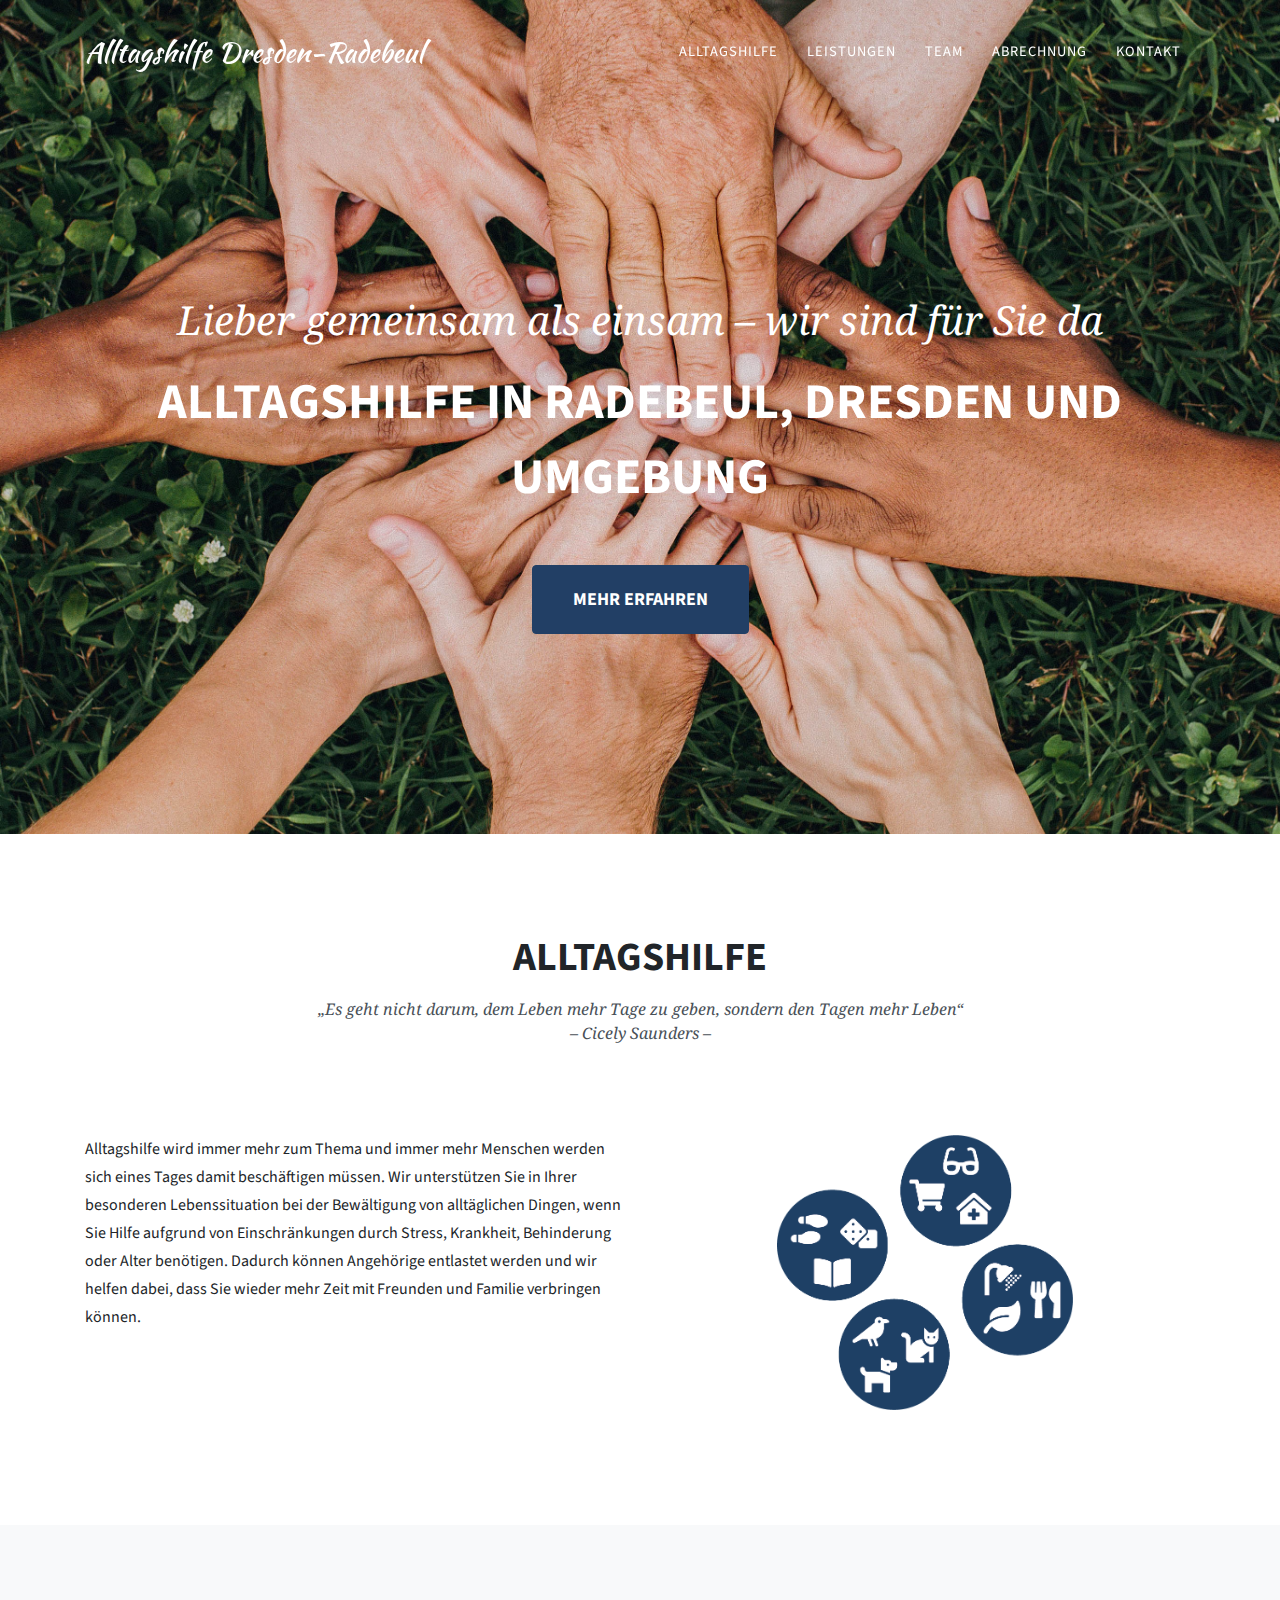
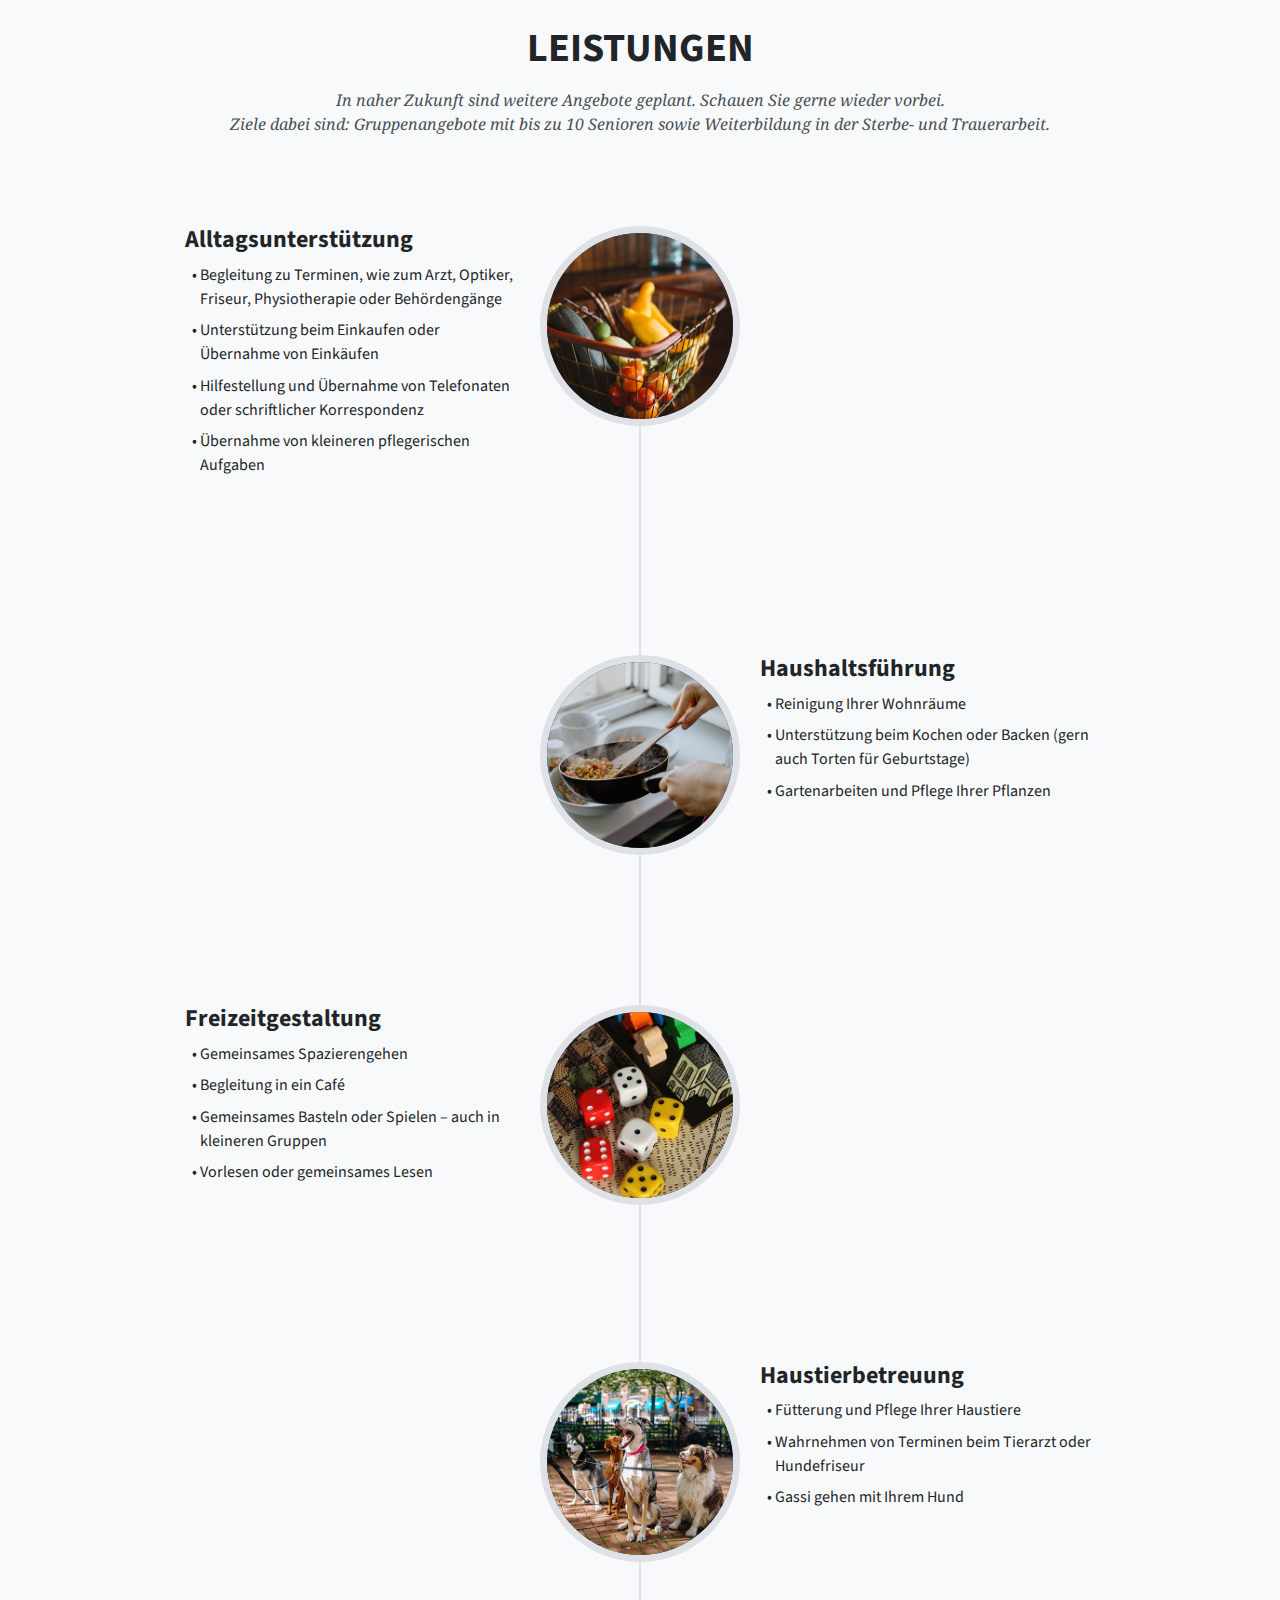
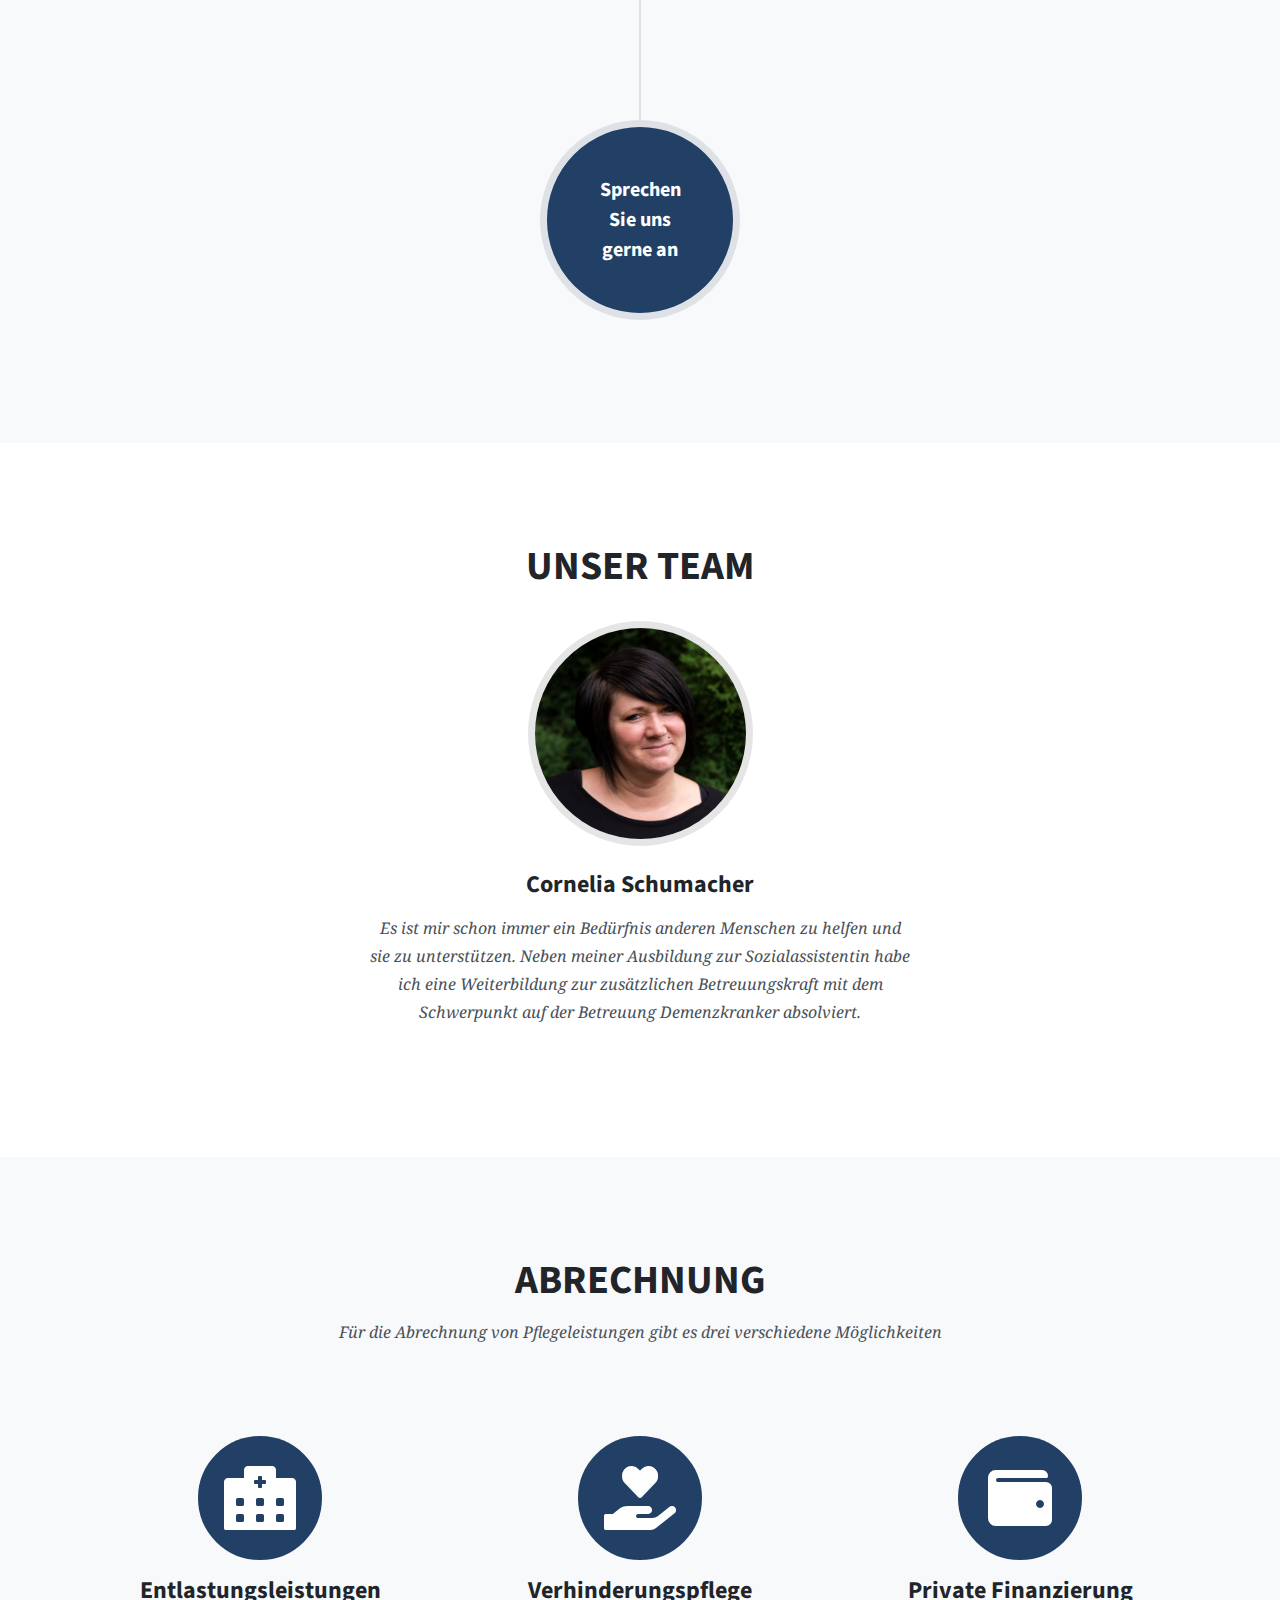
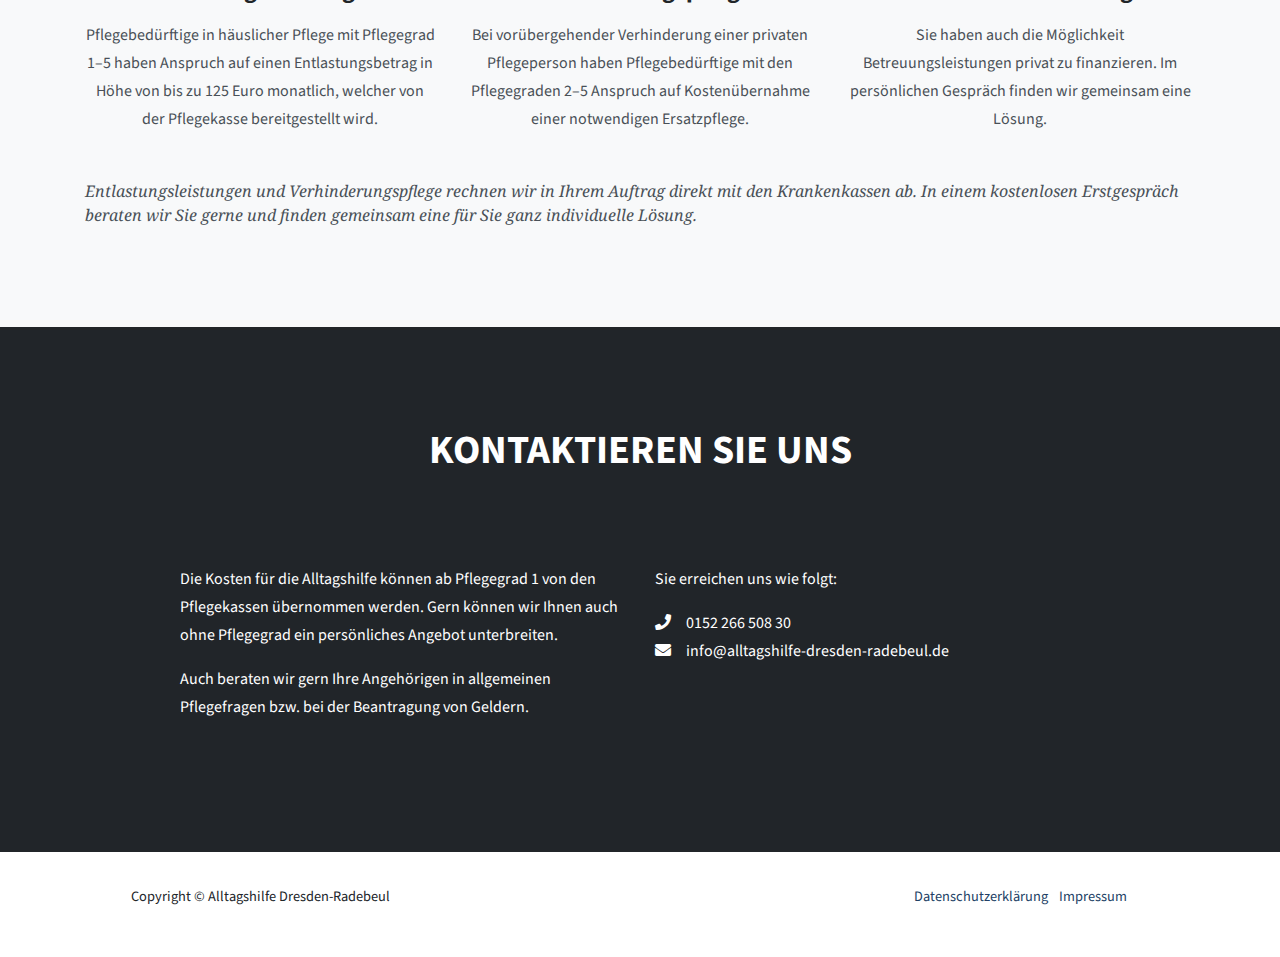
==== commit 56041fcf: "sep wip" ====
--- a/index.html
+++ b/index.html
@@ -1,26 +1,24 @@
 <!DOCTYPE html>
-<html lang="en">
+<html lang="de">
 
 <head>
 
   <meta charset="utf-8">
   <meta name="viewport" content="width=device-width, initial-scale=1, shrink-to-fit=no">
-  <meta name="description" content="">
+  <meta name="description" content="Wir unterstützen Sie in Ihrer besonderen Lebenssituation bei der Bewältigung von alltäglichen Dingen, wenn Sie Hilfe aufgrund von Einschränkungen durch Stress, Krankheit, Behinderung oder Alter benötigen.">
   <meta name="author" content="">
 
-  <title>Alltagshilfe Dresden-Radebeul</title>
+  <title>Alltagshilfe Dresden-Radebeul | Betreuung von Senioren und Familien</title>
 
   <!-- Bootstrap core CSS -->
   <link href="vendor/bootstrap/css/bootstrap.min.css" rel="stylesheet">
 
   <!-- Custom fonts for this template -->
   <link href="vendor/fontawesome-free/css/all.min.css" rel="stylesheet" type="text/css">
-  <link href="https://fonts.googleapis.com/css?family=Montserrat:400,700" rel="stylesheet" type="text/css">
   <link href='https://fonts.googleapis.com/css?family=Kaushan+Script' rel='stylesheet' type='text/css'>
   <link href='https://fonts.googleapis.com/css?family=Droid+Serif:400,700,400italic,700italic' rel='stylesheet' type='text/css'>
   <link href='https://fonts.googleapis.com/css?family=Roboto+Slab:400,100,300,700' rel='stylesheet' type='text/css'>
   <link href='https://fonts.googleapis.com/css?family=Source+Sans+Pro:400,100,300,700' rel='stylesheet' type='text/css'>
-
 
   <!-- Custom styles for this template -->
   <link href="css/agency.min.css" rel="stylesheet">
@@ -40,7 +38,7 @@
       <div class="collapse navbar-collapse" id="navbarResponsive">
         <ul class="navbar-nav text-uppercase ml-auto">
           <li class="nav-item">
-            <a class="nav-link js-scroll-trigger" href="#einleitung">Einleitung</a>
+            <a class="nav-link js-scroll-trigger" href="#einleitung">Alltagshilfe</a>
           </li>
           <li class="nav-item">
             <a class="nav-link js-scroll-trigger" href="#leistungen">Leistungen</a>
@@ -64,7 +62,7 @@
     <div class="container">
       <div class="intro-text">
         <div class="intro-lead-in">Lieber gemeinsam als einsam – wir sind für Sie da</div>
-        <div class="intro-heading text-uppercase">Alltagshilfe in Radebeul und Umgebung</div>
+        <h1 class="intro-heading text-uppercase">Alltagshilfe in Radebeul, Dresden und Umgebung</h1>
         <a class="btn btn-primary btn-xl text-uppercase js-scroll-trigger" href="#einleitung">Mehr erfahren</a>
       </div>
     </div>
@@ -75,7 +73,7 @@
     <div class="container">
       <div class="row">
         <div class="col-lg-12 text-center">
-          <h2 class="section-heading text-uppercase">Einleitung</h2>
+          <h2 class="section-heading text-uppercase">Alltagshilfe</h2>
           <h3 class="section-subheading text-muted">„Es geht nicht darum, dem Leben mehr Tage zu geben, sondern den Tagen mehr Leben“ </br>– Cicely Saunders –</h3>
         </div>
       </div>
@@ -317,10 +315,10 @@
         <div class="col-md-4 offset-md-4">
           <ul class="list-inline quicklinks">
             <li class="list-inline-item">
-              <a href="/datenschutz">Datenschutzerklärung</a>
+              <a rel="nofollow" href="/datenschutz">Datenschutzerklärung</a>
             </li>
             <li class="list-inline-item">
-              <a href="/impressum">Impressum</a>
+              <a rel="nofollow" href="/impressum">Impressum</a>
             </li>
           </ul>
         </div>
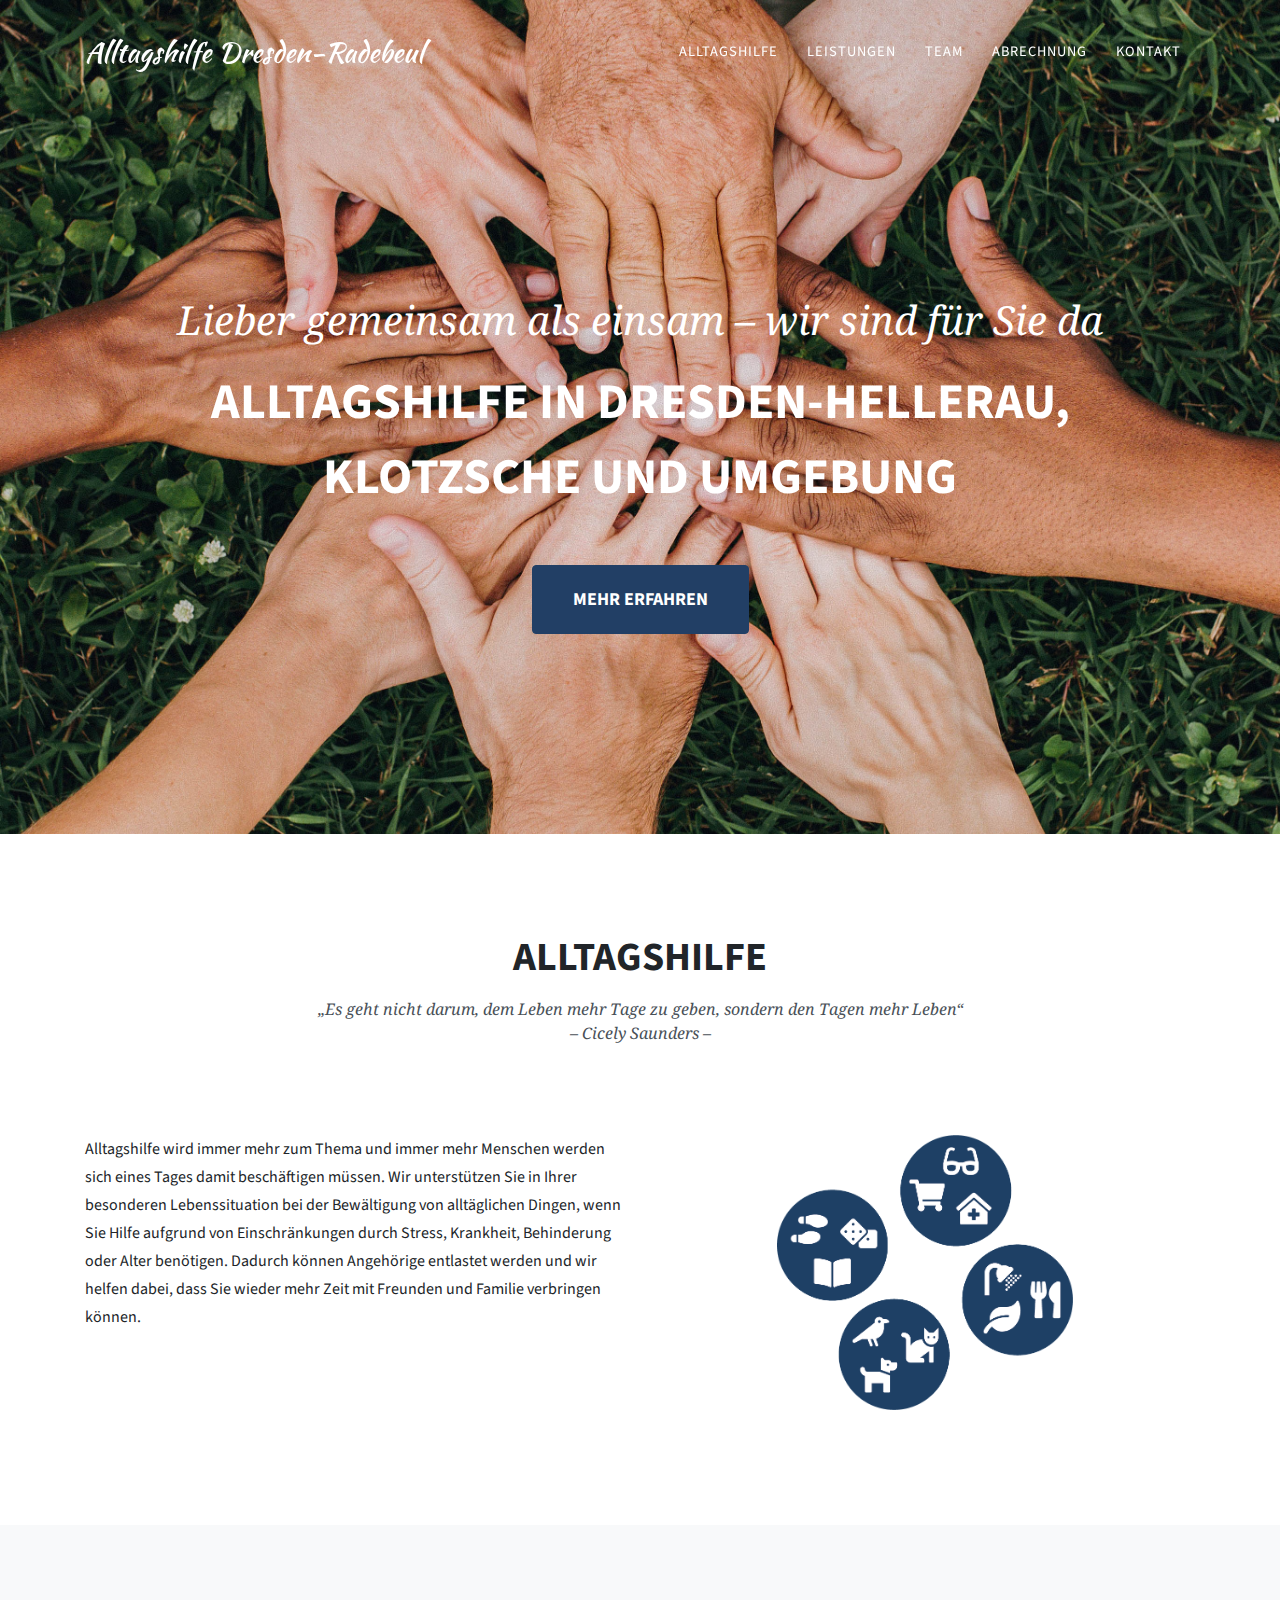
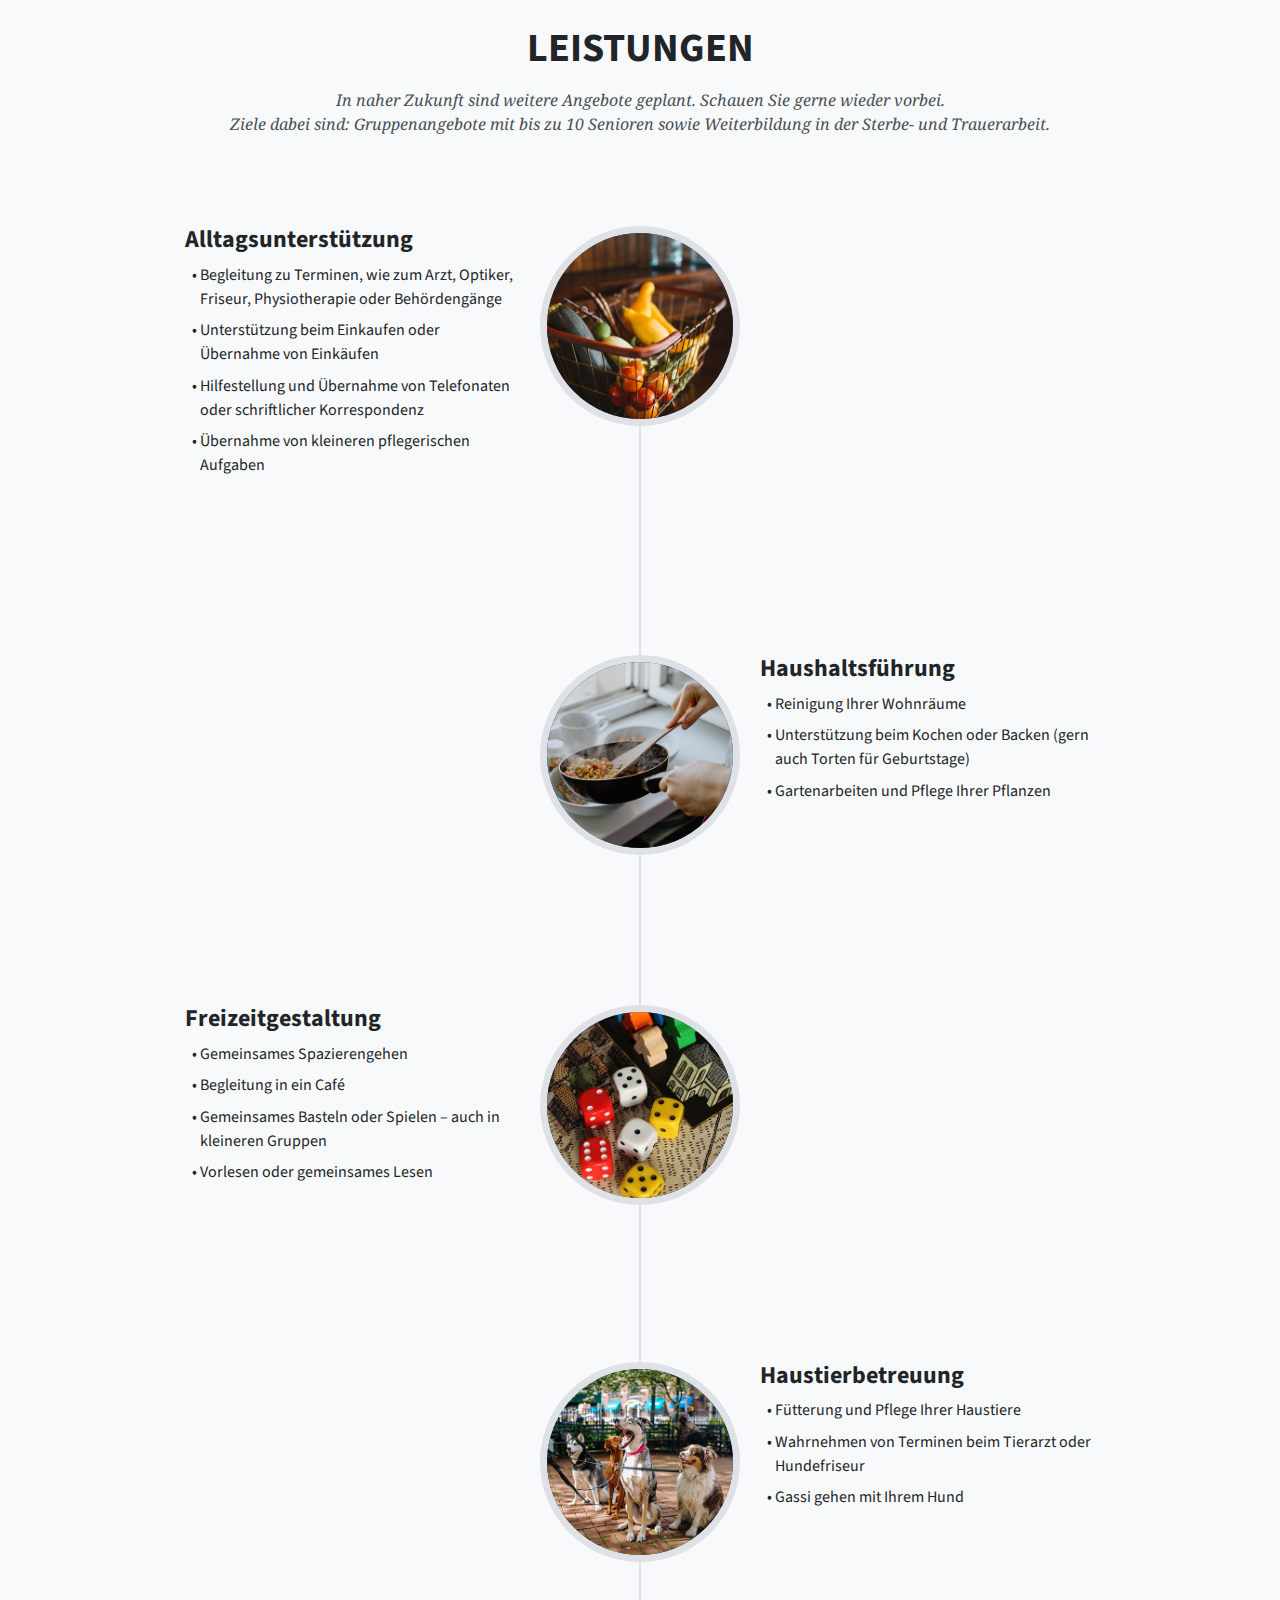
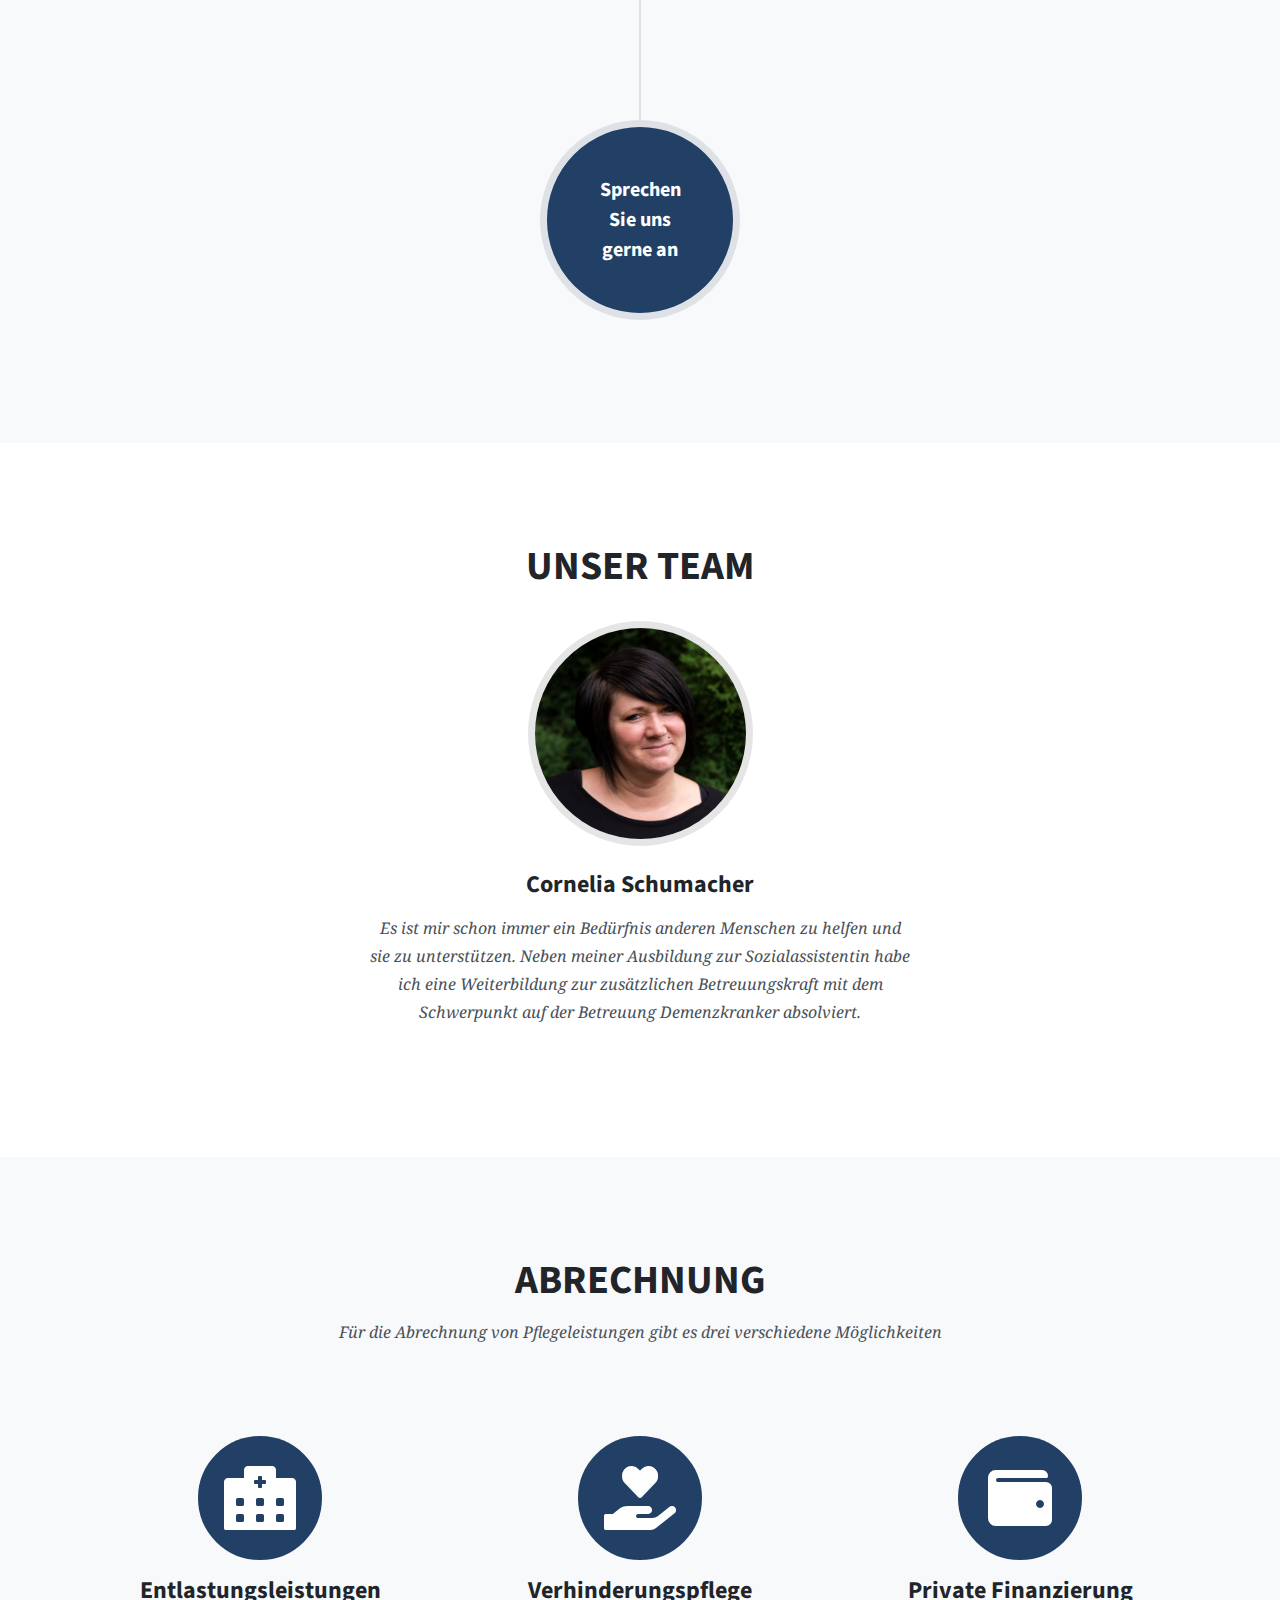
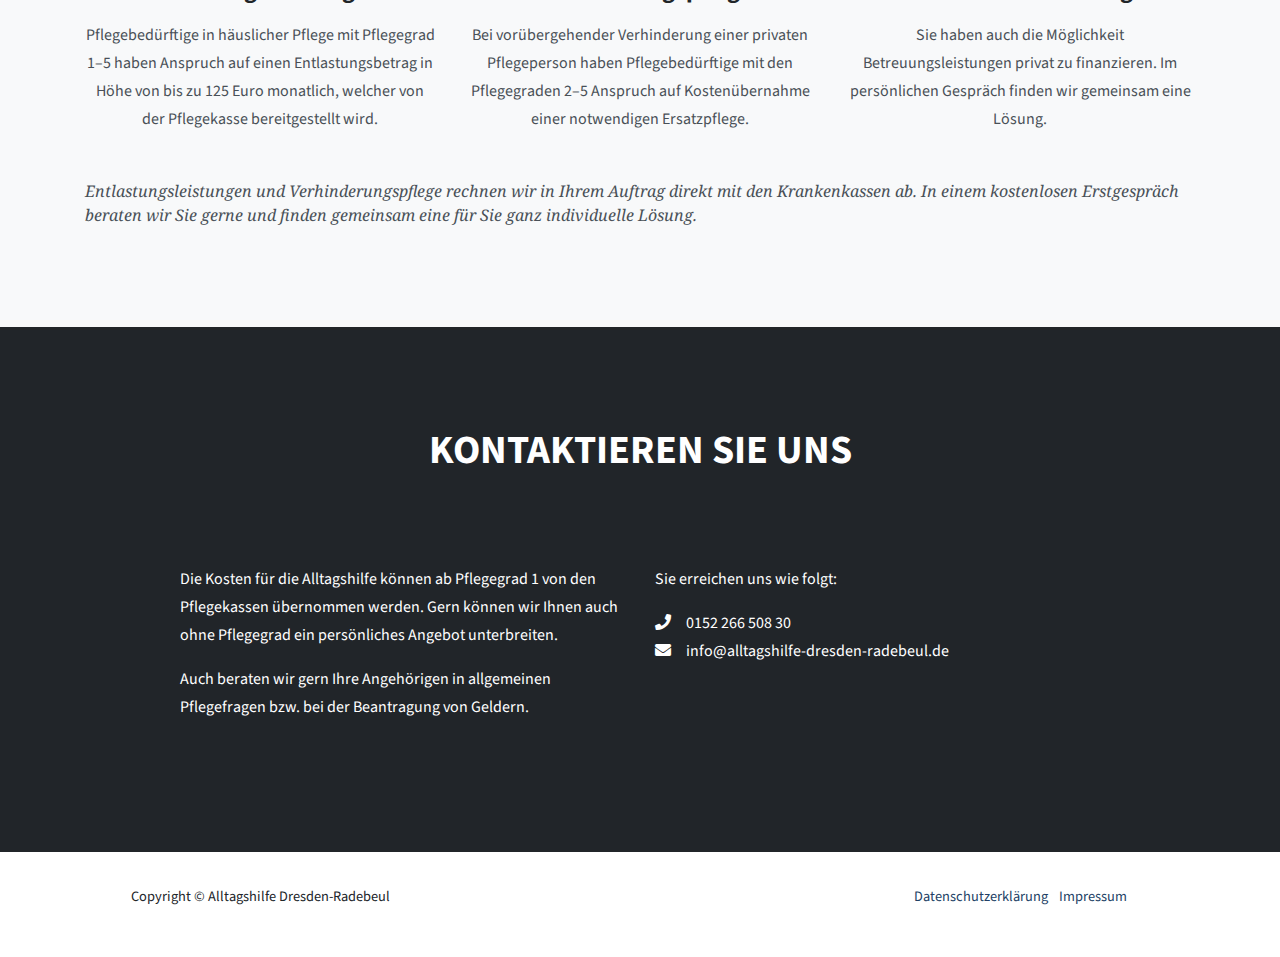
==== commit 33b2004b: "Update index.html" ====
--- a/index.html
+++ b/index.html
@@ -5,10 +5,10 @@
 
   <meta charset="utf-8">
   <meta name="viewport" content="width=device-width, initial-scale=1, shrink-to-fit=no">
-  <meta name="description" content="Wir unterstützen Sie in Ihrer besonderen Lebenssituation bei der Bewältigung von alltäglichen Dingen, wenn Sie Hilfe aufgrund von Einschränkungen durch Stress, Krankheit, Behinderung oder Alter benötigen.">
+  <meta name="description" content="Wir bieten Alltagshilfe und -begleitung sowie Betreuung für Senioren und Familien in Radebeul, Dresden und Umgebung an.">
   <meta name="author" content="">
 
-  <title>Alltagshilfe Dresden-Radebeul | Betreuung von Senioren und Familien</title>
+  <title>Alltagshilfe Dresden-Radebeul – für Senioren und Familien</title>
 
   <!-- Bootstrap core CSS -->
   <link href="vendor/bootstrap/css/bootstrap.min.css" rel="stylesheet">
@@ -22,6 +22,9 @@
 
   <!-- Custom styles for this template -->
   <link href="css/agency.min.css" rel="stylesheet">
+
+  <link rel="shortcut icon" type="image/png" href="/favicon.ico"/>
+  <link rel="shortcut icon" type="image/png" href="https://alltagshilfe-dresden-radebeul.de/favicon.ico"/>
 
 </head>
 
@@ -62,7 +65,7 @@
     <div class="container">
       <div class="intro-text">
         <div class="intro-lead-in">Lieber gemeinsam als einsam – wir sind für Sie da</div>
-        <h1 class="intro-heading text-uppercase">Alltagshilfe in Radebeul, Dresden und Umgebung</h1>
+        <h1 class="intro-heading text-uppercase">Alltagshilfe in Dresden-Hellerau, Klotzsche und Umgebung</h1>
         <a class="btn btn-primary btn-xl text-uppercase js-scroll-trigger" href="#einleitung">Mehr erfahren</a>
       </div>
     </div>
